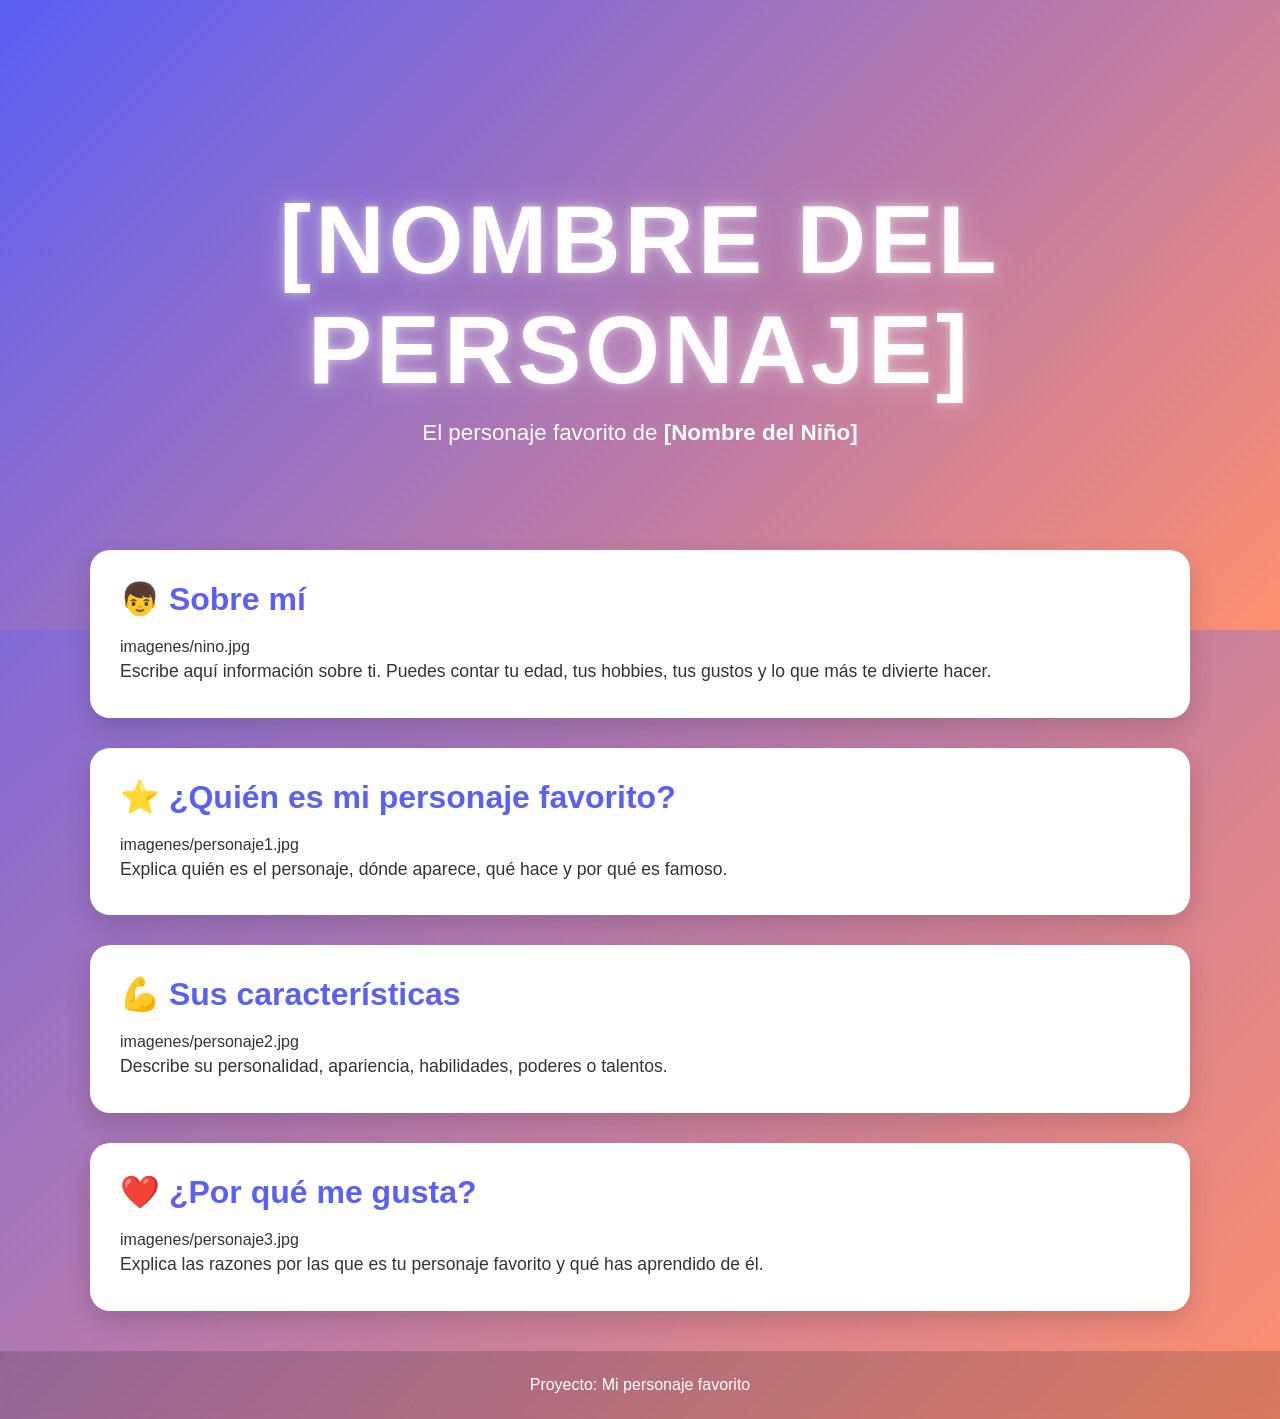
==== docs/personajeFavorito/index.html @ caf050ce "Automated update" ====
<!DOCTYPE html>
<html lang="es">

<head>
    <meta charset="UTF-8">
    <meta name="viewport" content="width=device-width, initial-scale=1.0">
    <title>[Nombre del Personaje]</title>
    <link rel="stylesheet" href="style.css">
</head>

<body>

    <header class="hero">
        <div class="hero-content">
            <h1>[NOMBRE DEL PERSONAJE]</h1>
            <p>El personaje favorito de <strong>[Nombre del Niño]</strong></p>
        </div>
    </header>

    <main>

        <section class="card">
            <h2>👦 Sobre mí</h2>
            imagenes/nino.jpg

            <p>
                Escribe aquí información sobre ti.
                Puedes contar tu edad, tus hobbies,
                tus gustos y lo que más te divierte hacer.
            </p>
        </section>

        <section class="card">
            <h2>⭐ ¿Quién es mi personaje favorito?</h2>
            imagenes/personaje1.jpg

            <p>
                Explica quién es el personaje, dónde aparece,
                qué hace y por qué es famoso.
            </p>
        </section>

        <section class="card">
            <h2>💪 Sus características</h2>
            imagenes/personaje2.jpg

            <p>
                Describe su personalidad, apariencia,
                habilidades, poderes o talentos.
            </p>
        </section>

        <section class="card">
            <h2>❤️ ¿Por qué me gusta?</h2>
            imagenes/personaje3.jpg

            <p>
                Explica las razones por las que es tu personaje favorito
                y qué has aprendido de él.
            </p>
        </section>

    </main>

    <footer>
        <p>Proyecto: Mi personaje favorito</p>
    </footer>

</body>

</html>
---- docs/personajeFavorito/style.css ----
/*======================================
  PALETA DE COLORES
======================================*/
:root {
    --color-primario: #5b5ff5;
    --color-secundario: #ff8f70;
}

/*======================================
  CONFIGURACIÓN GENERAL
======================================*/
* {
    margin: 0;
    padding: 0;
    box-sizing: border-box;
}

body {
    font-family: "Segoe UI", Arial, sans-serif;

    background: linear-gradient(
        135deg,
        var(--color-primario),
        var(--color-secundario)
    );

    min-height: 100vh;
    color: #333;
}

/*======================================
  HERO
======================================*/
.hero {
    height: 70vh;

    display: flex;
    justify-content: center;
    align-items: center;

    text-align: center;

    background: linear-gradient(
        135deg,
        var(--color-primario),
        var(--color-secundario)
    );

    color: white;
}

.hero-content {
    animation: aparecer 1.5s ease;
}

.hero h1 {
    font-size: clamp(3rem, 8vw, 6rem);
    letter-spacing: 4px;
    text-transform: uppercase;

    text-shadow:
        0 0 10px rgba(255,255,255,.5),
        0 0 30px rgba(255,255,255,.3);

    animation: flotar 3s ease-in-out infinite;
}

.hero p {
    font-size: 1.4rem;
    margin-top: 15px;
}

/*======================================
  CONTENEDOR
======================================*/
main {
    width: 90%;
    max-width: 1100px;

    margin: -80px auto 40px;
}

/*======================================
  TARJETAS
======================================*/
.card {
    background: white;

    margin-bottom: 30px;
    padding: 30px;

    border-radius: 20px;

    box-shadow: 0 10px 25px rgba(0,0,0,.15);

    transition: .3s;
}

.card:hover {
    transform: translateY(-8px);
}

.card h2 {
    color: var(--color-primario);
    margin-bottom: 20px;
    font-size: 2rem;
}

.card img {
    width: 100%;
    max-width: 450px;

    display: block;
    margin: 20px auto;

    border-radius: 15px;

    transition: .4s;
}

.card img:hover {
    transform: scale(1.05);
}

.card p {
    font-size: 1.1rem;
    line-height: 1.8;
}

/*======================================
  FOOTER
======================================*/
footer {
    text-align: center;

    padding: 25px;

    color: white;

    background: rgba(0,0,0,.15);

    backdrop-filter: blur(5px);
}

/*======================================
  ANIMACIONES
======================================*/
@keyframes aparecer {
    from {
        opacity: 0;
        transform: translateY(40px);
    }

    to {
        opacity: 1;
        transform: translateY(0);
    }
}

@keyframes flotar {
    0% {
        transform: translateY(0);
    }

    50% {
        transform: translateY(-10px);
    }

    100% {
        transform: translateY(0);
    }
}

/*======================================
  RESPONSIVE
======================================*/
@media (max-width: 768px) {

    .hero {
        height: 55vh;
    }

    .hero p {
        font-size: 1rem;
    }

    .card {
        padding: 20px;
    }

    .card h2 {
        font-size: 1.5rem;
    }
}
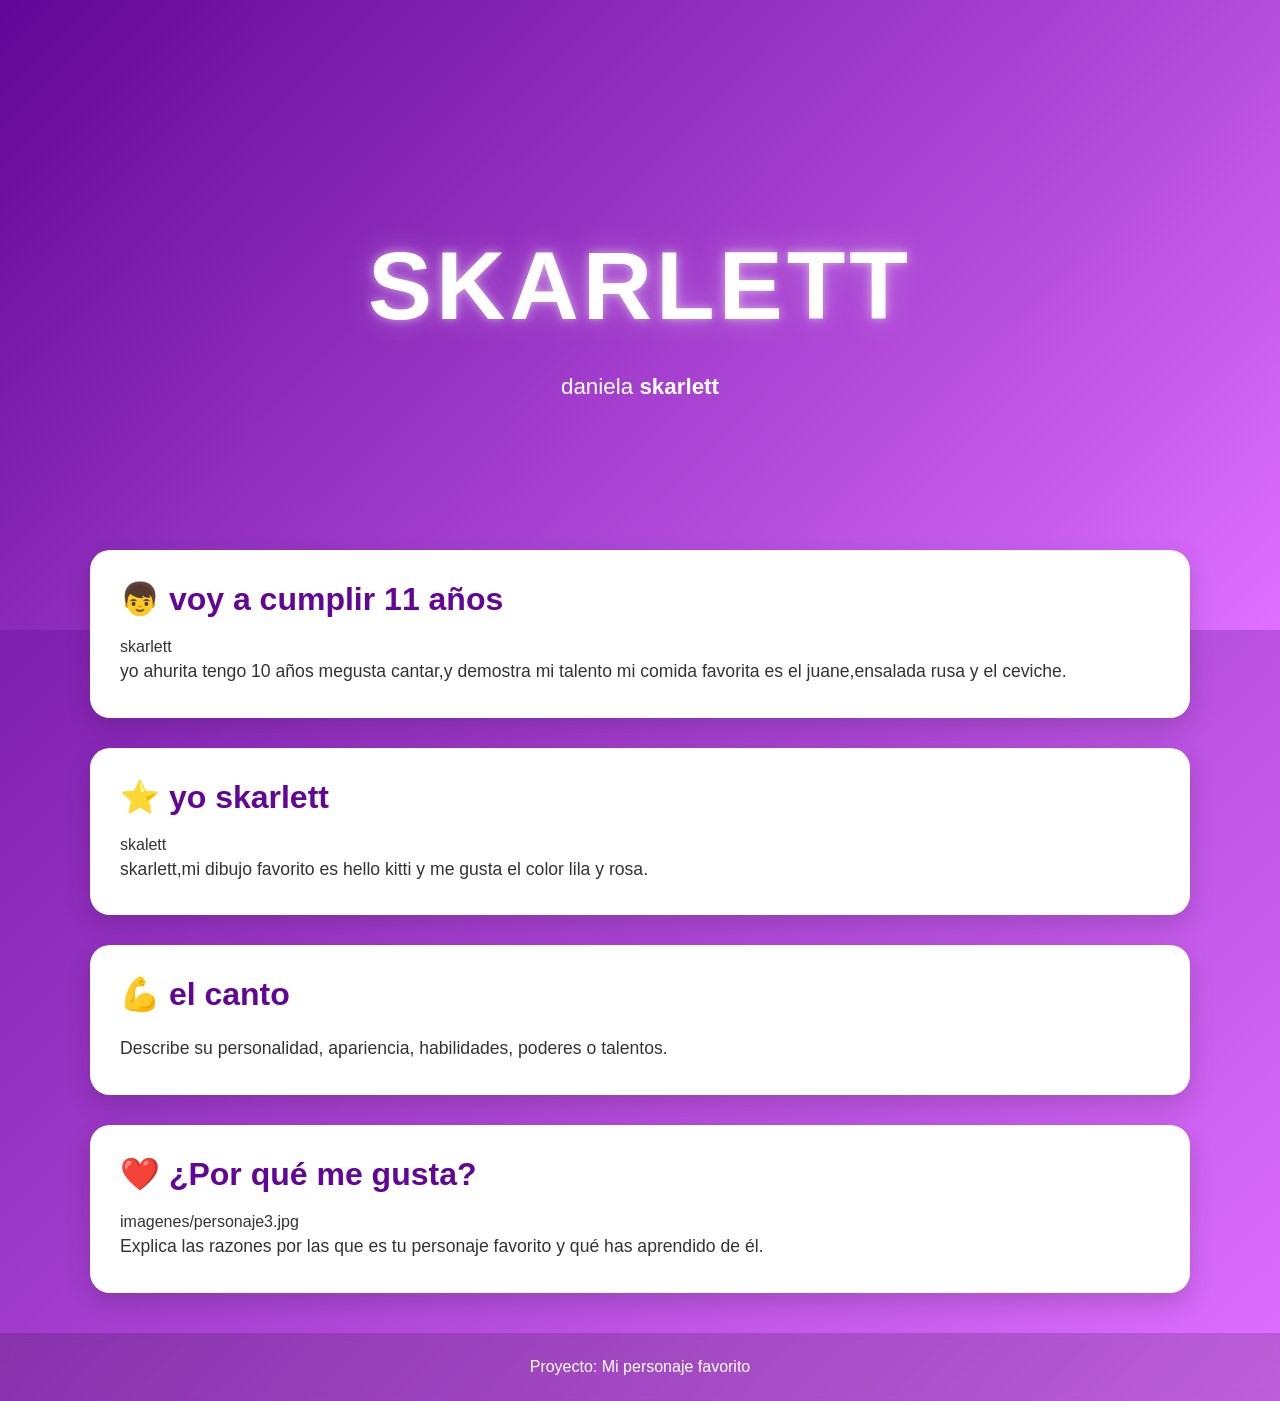
==== commit 5a0aa232: "mensaje" ====
--- a/docs/personajeFavorito/index.html
+++ b/docs/personajeFavorito/index.html
@@ -4,7 +4,7 @@
 <head>
     <meta charset="UTF-8">
     <meta name="viewport" content="width=device-width, initial-scale=1.0">
-    <title>[Nombre del Personaje]</title>
+    <title>skarlett</title>
     <link rel="stylesheet" href="style.css">
 </head>
 
@@ -12,37 +12,38 @@
 
     <header class="hero">
         <div class="hero-content">
-            <h1>[NOMBRE DEL PERSONAJE]</h1>
-            <p>El personaje favorito de <strong>[Nombre del Niño]</strong></p>
+            <h1>skarlett</h1>
+            <img style="width: 200px;" src="https://imgs.search.brave.com/I00r4a_uAmqONq0dR2zVJTd177c0tOgXz_lrpae8djw/rs:fit:860:0:0:0/g:ce/aHR0cHM6Ly9pLnJl/ZGQuaXQvZ3Qzd3Y5/czNseWtoMS5qcGc" alt="">
+            <p>daniela <strong>skarlett</strong></p>
         </div>
     </header>
 
     <main>
 
         <section class="card">
-            <h2>👦 Sobre mí</h2>
-            imagenes/nino.jpg
+            <h2>👦 voy a cumplir 11 años</h2>
+            skarlett
 
             <p>
-                Escribe aquí información sobre ti.
-                Puedes contar tu edad, tus hobbies,
-                tus gustos y lo que más te divierte hacer.
+                yo ahurita tengo 10 años megusta cantar,y demostra mi talento 
+            mi comida favorita es el juane,ensalada rusa y el ceviche.
+            
             </p>
         </section>
 
         <section class="card">
-            <h2>⭐ ¿Quién es mi personaje favorito?</h2>
-            imagenes/personaje1.jpg
+            <h2>⭐ yo skarlett</h2>
+            skalett
 
             <p>
-                Explica quién es el personaje, dónde aparece,
-                qué hace y por qué es famoso.
+                skarlett,mi dibujo favorito es hello
+                kitti y me gusta el color lila y rosa.
             </p>
         </section>
 
         <section class="card">
-            <h2>💪 Sus características</h2>
-            imagenes/personaje2.jpg
+            <h2>💪 el canto</h2>
+            
 
             <p>
                 Describe su personalidad, apariencia,
--- a/docs/personajeFavorito/style.css
+++ b/docs/personajeFavorito/style.css
@@ -2,8 +2,8 @@
   PALETA DE COLORES
 ======================================*/
 :root {
-    --color-primario: #5b5ff5;
-    --color-secundario: #ff8f70;
+    --color-primario: #610696;
+    --color-secundario: #de70ff;
 }
 
 /*======================================
@@ -25,7 +25,7 @@
     );
 
     min-height: 100vh;
-    color: #333;
+    color: #333333;
 }
 
 /*======================================
